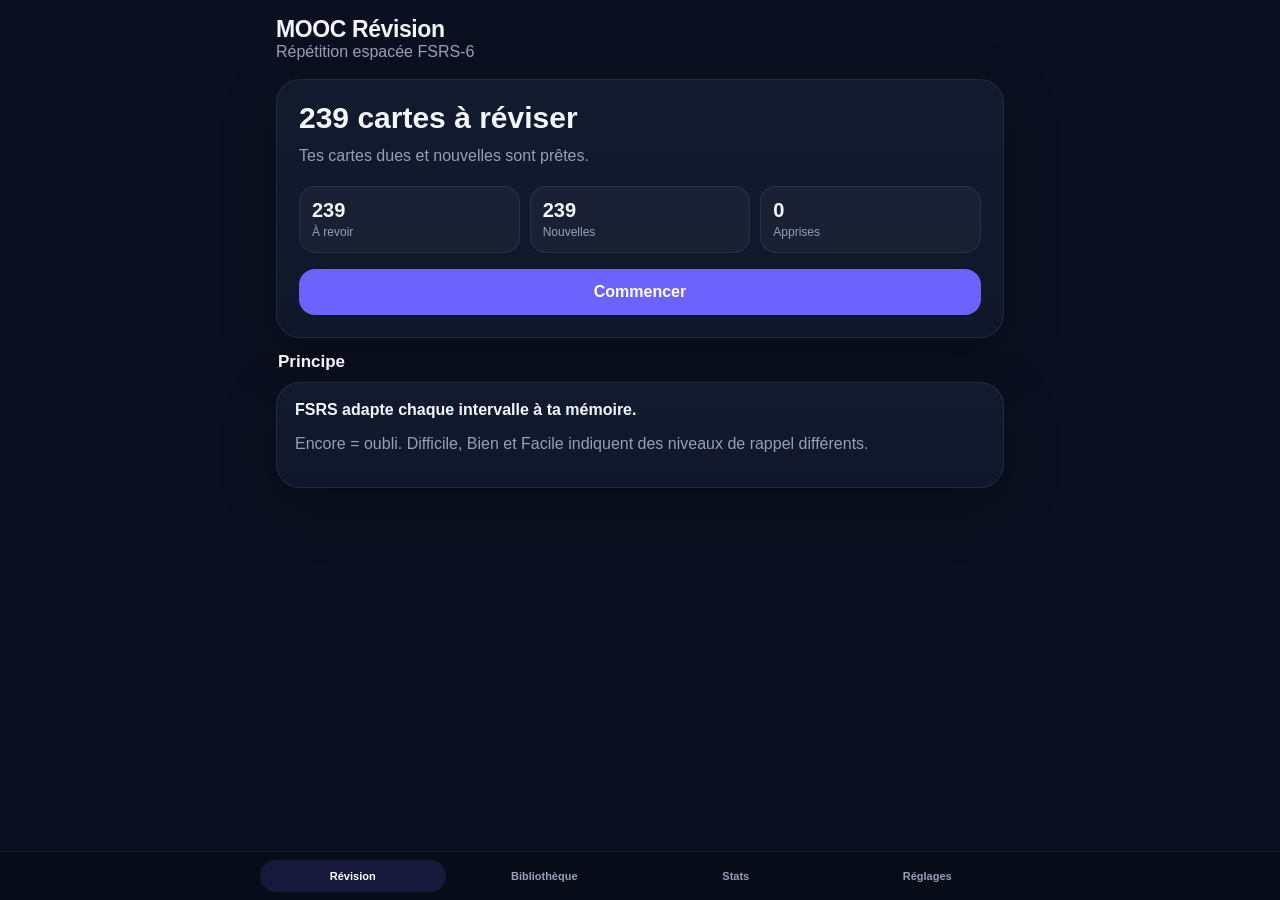
==== index.html @ 1fcc1657 "Load Safari fix v7" ====
<!doctype html>
<html lang="fr">
<head>
  <meta charset="utf-8">
  <meta name="viewport" content="width=device-width,initial-scale=1,viewport-fit=cover">
  <meta name="theme-color" content="#0b1020">
  <meta name="apple-mobile-web-app-capable" content="yes">
  <meta name="apple-mobile-web-app-status-bar-style" content="black-translucent">
  <meta name="apple-mobile-web-app-title" content="MOOC Révision">
  <link rel="manifest" href="./manifest.webmanifest?v=7">
  <link rel="apple-touch-icon" href="./icon-192.png?v=7">
  <link rel="stylesheet" href="./styles.css?v=7">
  <title>MOOC Révision</title>
  <style>
    html,body{min-height:100%;margin:0;background:#0b1020;color:#f5f7ff;font-family:-apple-system,BlinkMacSystemFont,"Segoe UI",sans-serif}
    #boot{padding:28px 20px;max-width:700px;margin:auto}#boot h1{font-size:28px;margin:0 0 8px}#boot p{opacity:.72}
  </style>
</head>
<body>
  <div id="boot"><h1>MOOC Révision</h1><p>Chargement de l’application…</p></div>
  <div id="app"></div>
  <input id="packInput" type="file" accept="application/json,.json" hidden>
  <input id="backupInput" type="file" accept="application/json,.json" hidden>
  <script>
    window.addEventListener('error',function(e){var b=document.getElementById('boot');if(b){b.innerHTML='<h1>MOOC Révision</h1><p>Erreur JavaScript : '+String(e.message||'inconnue')+'</p>';}});
  </script>
  <script src="./app-v2.js?v=7"></script>
  <script>
    var boot=document.getElementById('boot');
    if(document.getElementById('app').children.length && boot) boot.remove();
    setTimeout(function(){var a=document.getElementById('app'),b=document.getElementById('boot');if(b&&a&&a.children.length)b.remove();},1000);
    if('serviceWorker' in navigator){window.addEventListener('load',function(){navigator.serviceWorker.getRegistrations().then(function(rs){return Promise.all(rs.map(function(r){return r.unregister();}));}).catch(function(){});});}
  </script>
</body>
</html>
---- styles.css ----
:root{--bg:#0b1020;--panel:#121a2e;--panel2:#18233c;--text:#f7f8fb;--muted:#95a0b6;--accent:#6c63ff;--accent2:#2f80ed;--danger:#d14343;--hard:#d9811e;--good:#2f9e61;--easy:#3978d7;--border:rgba(255,255,255,.08);--shadow:0 18px 55px rgba(0,0,0,.28)}
*{box-sizing:border-box}html,body{margin:0;background:var(--bg);color:var(--text);font-family:-apple-system,BlinkMacSystemFont,"SF Pro Text",Inter,system-ui,sans-serif}body{min-height:100vh}.shell{max-width:760px;margin:auto;min-height:100vh;padding:calc(16px + env(safe-area-inset-top)) 16px calc(92px + env(safe-area-inset-bottom))}.topbar{display:flex;align-items:center;justify-content:space-between;gap:12px;margin-bottom:18px}.brand{font-weight:800;font-size:23px;letter-spacing:-.4px}.muted{color:var(--muted)}.card,.panel{background:linear-gradient(180deg,var(--panel),#10172a);border:1px solid var(--border);border-radius:24px;box-shadow:var(--shadow)}.panel{padding:18px;margin-bottom:14px}.hero{padding:22px}.hero h1{font-size:30px;line-height:1.08;margin:0 0 10px}.hero p{margin:0;color:var(--muted);line-height:1.45}.stats{display:grid;grid-template-columns:repeat(3,1fr);gap:10px;margin-top:18px}.stat{background:rgba(255,255,255,.035);border:1px solid var(--border);border-radius:16px;padding:12px}.stat b{display:block;font-size:20px}.stat span{font-size:12px;color:var(--muted)}button,.button{appearance:none;border:0;border-radius:16px;padding:14px 16px;font:inherit;font-weight:700;color:#fff;background:var(--accent);cursor:pointer}.secondary{background:var(--panel2);border:1px solid var(--border)}.ghost{background:transparent;border:1px solid var(--border)}.full{width:100%}.row{display:flex;gap:10px;align-items:center}.spread{justify-content:space-between}.section-title{font-size:17px;font-weight:800;margin:6px 2px 10px}.subject-pill{display:inline-block;padding:7px 10px;border-radius:999px;background:rgba(108,99,255,.16);color:#c9c5ff;font-size:12px;font-weight:700}.study-card{padding:22px;min-height:360px;display:flex;flex-direction:column}.study-card h2{font-size:28px;line-height:1.2;margin:auto 0;text-align:center;letter-spacing:-.4px}.answer{margin:auto 0;font-size:20px;line-height:1.45;text-align:center}.explanation{margin-top:14px;padding:12px;border-radius:14px;background:rgba(255,255,255,.04);color:var(--muted);font-size:14px}.grade-grid{display:grid;grid-template-columns:repeat(4,1fr);gap:8px;margin-top:14px}.grade{padding:12px 6px;border-radius:14px;font-size:12px;line-height:1.15}.grade small{display:block;font-size:10px;font-weight:600;opacity:.9;margin-top:5px}.again{background:var(--danger)}.hard{background:var(--hard)}.good{background:var(--good)}.easy{background:var(--easy)}.nav{position:fixed;bottom:0;left:0;right:0;padding:8px 12px calc(8px + env(safe-area-inset-bottom));background:rgba(8,13,25,.92);backdrop-filter:blur(20px);border-top:1px solid var(--border);display:flex;justify-content:center;z-index:20}.nav-inner{width:min(760px,100%);display:grid;grid-template-columns:repeat(4,1fr);gap:6px}.nav button{background:transparent;color:var(--muted);padding:10px 6px;font-size:11px}.nav button.active{color:#fff;background:rgba(108,99,255,.15)}.list{display:flex;flex-direction:column;gap:10px}.list-item{padding:14px;border-radius:16px;background:rgba(255,255,255,.035);border:1px solid var(--border)}.list-item b{display:block}.list-item span{font-size:12px;color:var(--muted)}.empty{text-align:center;padding:35px 14px;color:var(--muted)}input[type="range"]{width:100%}.install-steps{counter-reset:step}.install-step{display:flex;gap:12px;margin:12px 0;color:var(--muted);line-height:1.4}.install-step:before{counter-increment:step;content:counter(step);display:grid;place-items:center;width:28px;height:28px;flex:0 0 28px;border-radius:50%;background:var(--accent);color:white;font-weight:800}.toast{position:fixed;top:calc(14px + env(safe-area-inset-top));left:50%;transform:translateX(-50%);background:#fff;color:#111;padding:11px 16px;border-radius:999px;font-weight:700;z-index:50;box-shadow:var(--shadow)}@media(max-width:520px){.stats{grid-template-columns:repeat(3,1fr)}.stat{padding:10px}.grade-grid{gap:6px}.grade{padding:11px 3px}.study-card h2{font-size:25px}}
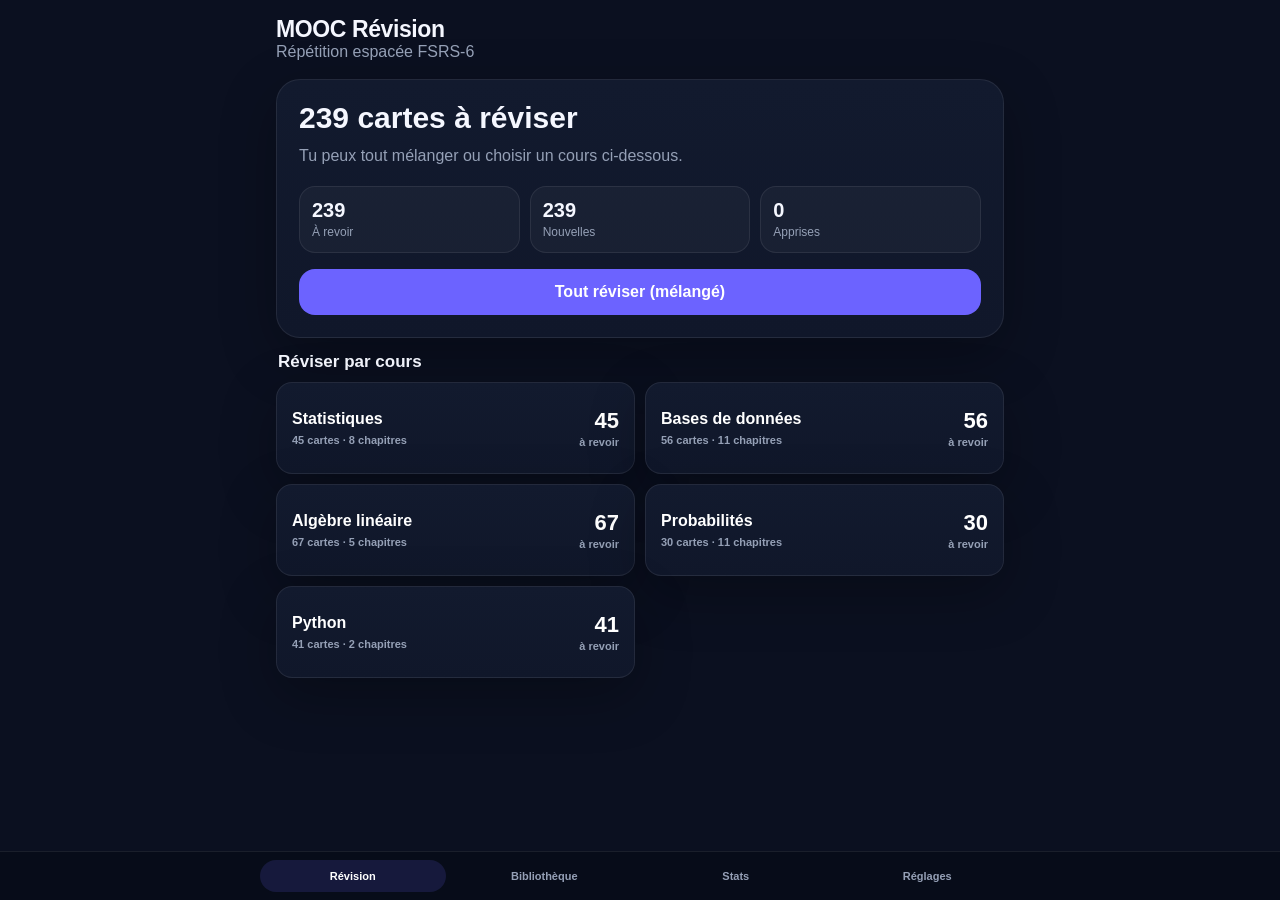
==== commit eb83ccc6: "Organize revision cards into course pages" ====
--- a/index.html
+++ b/index.html
@@ -7,9 +7,9 @@
   <meta name="apple-mobile-web-app-capable" content="yes">
   <meta name="apple-mobile-web-app-status-bar-style" content="black-translucent">
   <meta name="apple-mobile-web-app-title" content="MOOC Révision">
-  <link rel="manifest" href="./manifest.webmanifest?v=7">
-  <link rel="apple-touch-icon" href="./icon-192.png?v=7">
-  <link rel="stylesheet" href="./styles.css?v=7">
+  <link rel="manifest" href="./manifest.webmanifest?v=8">
+  <link rel="apple-touch-icon" href="./icon-192.png?v=8">
+  <link rel="stylesheet" href="./styles.css?v=8">
   <title>MOOC Révision</title>
   <style>
     html,body{min-height:100%;margin:0;background:#0b1020;color:#f5f7ff;font-family:-apple-system,BlinkMacSystemFont,"Segoe UI",sans-serif}
@@ -24,7 +24,7 @@
   <script>
     window.addEventListener('error',function(e){var b=document.getElementById('boot');if(b){b.innerHTML='<h1>MOOC Révision</h1><p>Erreur JavaScript : '+String(e.message||'inconnue')+'</p>';}});
   </script>
-  <script src="./app-v2.js?v=7"></script>
+  <script src="./app-v2.js?v=8"></script>
   <script>
     var boot=document.getElementById('boot');
     if(document.getElementById('app').children.length && boot) boot.remove();
--- a/styles.css
+++ b/styles.css
@@ -1,2 +1,10 @@
 :root{--bg:#0b1020;--panel:#121a2e;--panel2:#18233c;--text:#f7f8fb;--muted:#95a0b6;--accent:#6c63ff;--accent2:#2f80ed;--danger:#d14343;--hard:#d9811e;--good:#2f9e61;--easy:#3978d7;--border:rgba(255,255,255,.08);--shadow:0 18px 55px rgba(0,0,0,.28)}
 *{box-sizing:border-box}html,body{margin:0;background:var(--bg);color:var(--text);font-family:-apple-system,BlinkMacSystemFont,"SF Pro Text",Inter,system-ui,sans-serif}body{min-height:100vh}.shell{max-width:760px;margin:auto;min-height:100vh;padding:calc(16px + env(safe-area-inset-top)) 16px calc(92px + env(safe-area-inset-bottom))}.topbar{display:flex;align-items:center;justify-content:space-between;gap:12px;margin-bottom:18px}.brand{font-weight:800;font-size:23px;letter-spacing:-.4px}.muted{color:var(--muted)}.card,.panel{background:linear-gradient(180deg,var(--panel),#10172a);border:1px solid var(--border);border-radius:24px;box-shadow:var(--shadow)}.panel{padding:18px;margin-bottom:14px}.hero{padding:22px}.hero h1{font-size:30px;line-height:1.08;margin:0 0 10px}.hero p{margin:0;color:var(--muted);line-height:1.45}.stats{display:grid;grid-template-columns:repeat(3,1fr);gap:10px;margin-top:18px}.stat{background:rgba(255,255,255,.035);border:1px solid var(--border);border-radius:16px;padding:12px}.stat b{display:block;font-size:20px}.stat span{font-size:12px;color:var(--muted)}button,.button{appearance:none;border:0;border-radius:16px;padding:14px 16px;font:inherit;font-weight:700;color:#fff;background:var(--accent);cursor:pointer}.secondary{background:var(--panel2);border:1px solid var(--border)}.ghost{background:transparent;border:1px solid var(--border)}.full{width:100%}.row{display:flex;gap:10px;align-items:center}.spread{justify-content:space-between}.section-title{font-size:17px;font-weight:800;margin:6px 2px 10px}.subject-pill{display:inline-block;padding:7px 10px;border-radius:999px;background:rgba(108,99,255,.16);color:#c9c5ff;font-size:12px;font-weight:700}.study-card{padding:22px;min-height:360px;display:flex;flex-direction:column}.study-card h2{font-size:28px;line-height:1.2;margin:auto 0;text-align:center;letter-spacing:-.4px}.answer{margin:auto 0;font-size:20px;line-height:1.45;text-align:center}.explanation{margin-top:14px;padding:12px;border-radius:14px;background:rgba(255,255,255,.04);color:var(--muted);font-size:14px}.grade-grid{display:grid;grid-template-columns:repeat(4,1fr);gap:8px;margin-top:14px}.grade{padding:12px 6px;border-radius:14px;font-size:12px;line-height:1.15}.grade small{display:block;font-size:10px;font-weight:600;opacity:.9;margin-top:5px}.again{background:var(--danger)}.hard{background:var(--hard)}.good{background:var(--good)}.easy{background:var(--easy)}.nav{position:fixed;bottom:0;left:0;right:0;padding:8px 12px calc(8px + env(safe-area-inset-bottom));background:rgba(8,13,25,.92);backdrop-filter:blur(20px);border-top:1px solid var(--border);display:flex;justify-content:center;z-index:20}.nav-inner{width:min(760px,100%);display:grid;grid-template-columns:repeat(4,1fr);gap:6px}.nav button{background:transparent;color:var(--muted);padding:10px 6px;font-size:11px}.nav button.active{color:#fff;background:rgba(108,99,255,.15)}.list{display:flex;flex-direction:column;gap:10px}.list-item{padding:14px;border-radius:16px;background:rgba(255,255,255,.035);border:1px solid var(--border)}.list-item b{display:block}.list-item span{font-size:12px;color:var(--muted)}.empty{text-align:center;padding:35px 14px;color:var(--muted)}input[type="range"]{width:100%}.install-steps{counter-reset:step}.install-step{display:flex;gap:12px;margin:12px 0;color:var(--muted);line-height:1.4}.install-step:before{counter-increment:step;content:counter(step);display:grid;place-items:center;width:28px;height:28px;flex:0 0 28px;border-radius:50%;background:var(--accent);color:white;font-weight:800}.toast{position:fixed;top:calc(14px + env(safe-area-inset-top));left:50%;transform:translateX(-50%);background:#fff;color:#111;padding:11px 16px;border-radius:999px;font-weight:700;z-index:50;box-shadow:var(--shadow)}@media(max-width:520px){.stats{grid-template-columns:repeat(3,1fr)}.stat{padding:10px}.grade-grid{gap:6px}.grade{padding:11px 3px}.study-card h2{font-size:25px}}
+
+.course-grid{display:grid;grid-template-columns:repeat(2,minmax(0,1fr));gap:10px;margin-bottom:18px}
+.course-card{width:100%;min-height:92px;padding:15px;text-align:left;background:linear-gradient(180deg,var(--panel),#10172a);border:1px solid var(--border);box-shadow:var(--shadow);display:flex;align-items:center;justify-content:space-between;gap:12px}
+.course-card .course-main{min-width:0}.course-card .course-main b{display:block;font-size:16px;line-height:1.2}.course-card small{display:block;color:var(--muted);font-size:11px;margin-top:6px;font-weight:600}
+.course-side{flex:0 0 auto;min-width:52px;text-align:right}.course-side b{display:block;font-size:22px}.course-side small{margin-top:2px}
+.back-link{width:auto;padding:8px 2px;margin:-4px 0 12px;background:transparent;color:var(--muted);text-align:left}
+.course-hero h1{font-size:27px}.chapter-list{margin-bottom:8px}.chapter-item{display:flex;align-items:center;justify-content:space-between;gap:10px}.chapter-item b{margin:0}.chapter-item span{white-space:nowrap}
+@media(max-width:520px){.course-grid{grid-template-columns:1fr}.course-card{min-height:82px}}
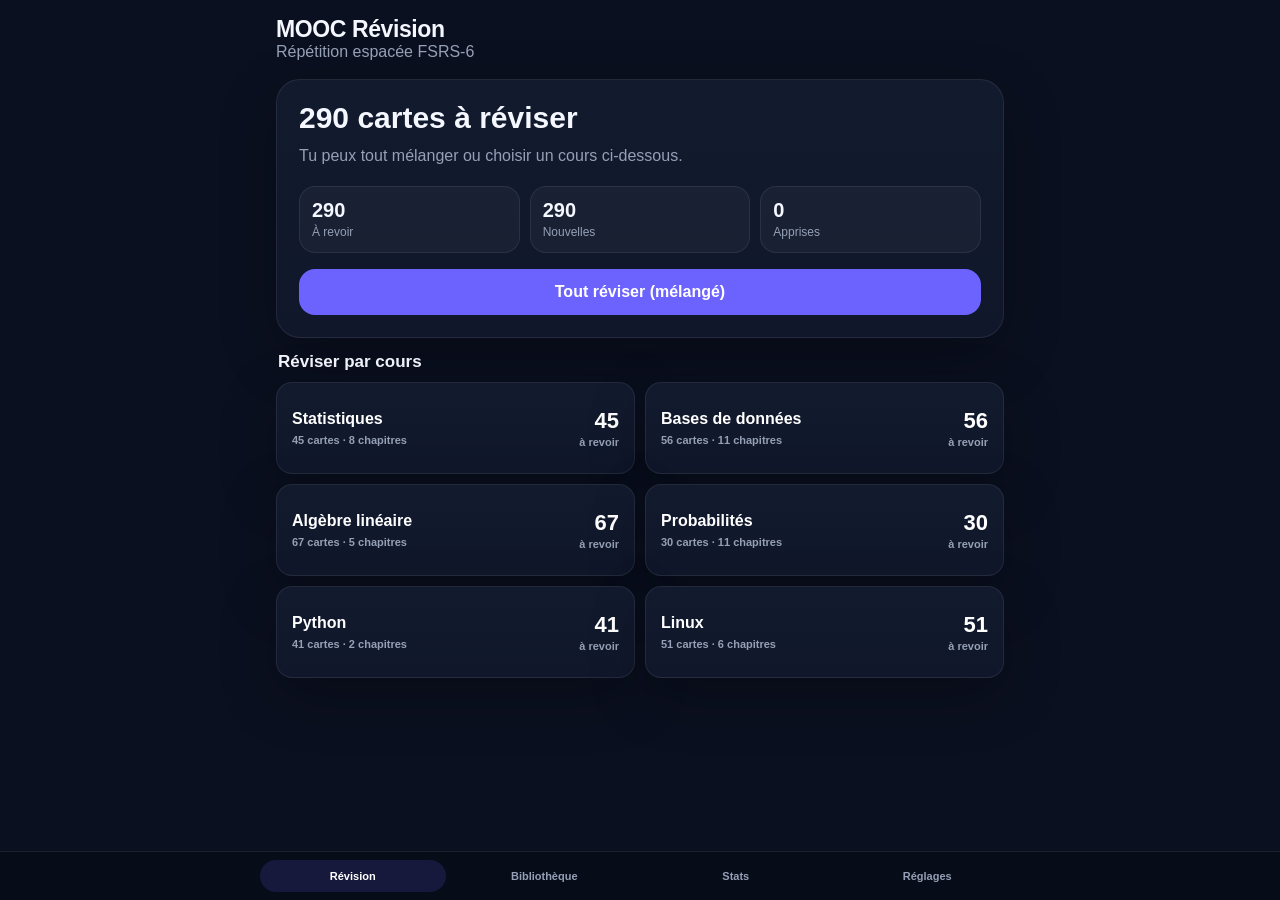
==== commit b2b1f1ad: "Bump revision app asset version" ====
--- a/index.html
+++ b/index.html
@@ -7,9 +7,9 @@
   <meta name="apple-mobile-web-app-capable" content="yes">
   <meta name="apple-mobile-web-app-status-bar-style" content="black-translucent">
   <meta name="apple-mobile-web-app-title" content="MOOC Révision">
-  <link rel="manifest" href="./manifest.webmanifest?v=8">
-  <link rel="apple-touch-icon" href="./icon-192.png?v=8">
-  <link rel="stylesheet" href="./styles.css?v=8">
+  <link rel="manifest" href="./manifest.webmanifest?v=9">
+  <link rel="apple-touch-icon" href="./icon-192.png?v=9">
+  <link rel="stylesheet" href="./styles.css?v=9">
   <title>MOOC Révision</title>
   <style>
     html,body{min-height:100%;margin:0;background:#0b1020;color:#f5f7ff;font-family:-apple-system,BlinkMacSystemFont,"Segoe UI",sans-serif}
@@ -24,7 +24,7 @@
   <script>
     window.addEventListener('error',function(e){var b=document.getElementById('boot');if(b){b.innerHTML='<h1>MOOC Révision</h1><p>Erreur JavaScript : '+String(e.message||'inconnue')+'</p>';}});
   </script>
-  <script src="./app-v2.js?v=8"></script>
+  <script src="./app-v2.js?v=9"></script>
   <script>
     var boot=document.getElementById('boot');
     if(document.getElementById('app').children.length && boot) boot.remove();
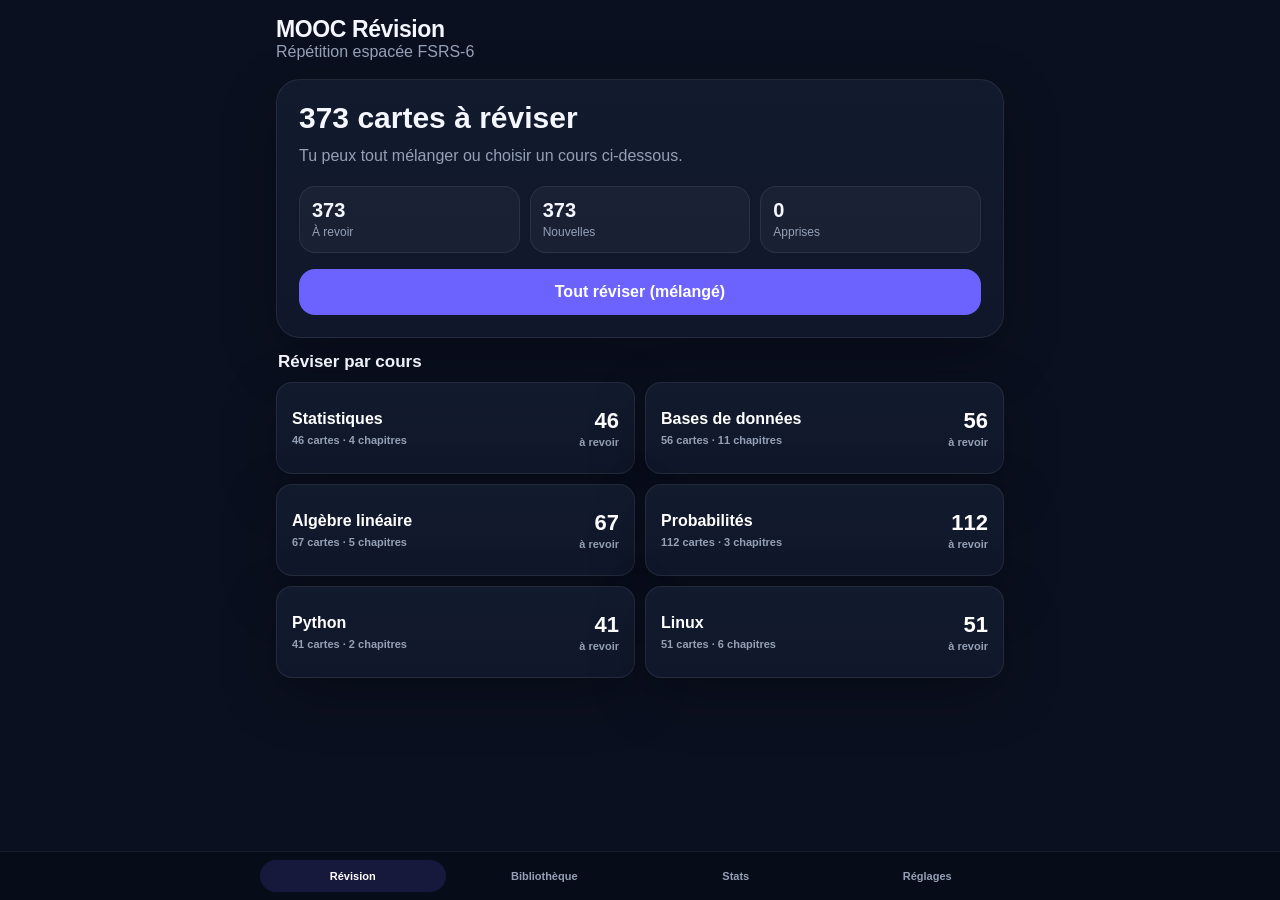
==== commit 0667cad3: "Passe les ressources du site en v10" ====
--- a/index.html
+++ b/index.html
@@ -7,9 +7,9 @@
   <meta name="apple-mobile-web-app-capable" content="yes">
   <meta name="apple-mobile-web-app-status-bar-style" content="black-translucent">
   <meta name="apple-mobile-web-app-title" content="MOOC Révision">
-  <link rel="manifest" href="./manifest.webmanifest?v=9">
-  <link rel="apple-touch-icon" href="./icon-192.png?v=9">
-  <link rel="stylesheet" href="./styles.css?v=9">
+  <link rel="manifest" href="./manifest.webmanifest?v=10">
+  <link rel="apple-touch-icon" href="./icon-192.png?v=10">
+  <link rel="stylesheet" href="./styles.css?v=10">
   <title>MOOC Révision</title>
   <style>
     html,body{min-height:100%;margin:0;background:#0b1020;color:#f5f7ff;font-family:-apple-system,BlinkMacSystemFont,"Segoe UI",sans-serif}
@@ -24,7 +24,7 @@
   <script>
     window.addEventListener('error',function(e){var b=document.getElementById('boot');if(b){b.innerHTML='<h1>MOOC Révision</h1><p>Erreur JavaScript : '+String(e.message||'inconnue')+'</p>';}});
   </script>
-  <script src="./app-v2.js?v=9"></script>
+  <script src="./app-v2.js?v=10"></script>
   <script>
     var boot=document.getElementById('boot');
     if(document.getElementById('app').children.length && boot) boot.remove();
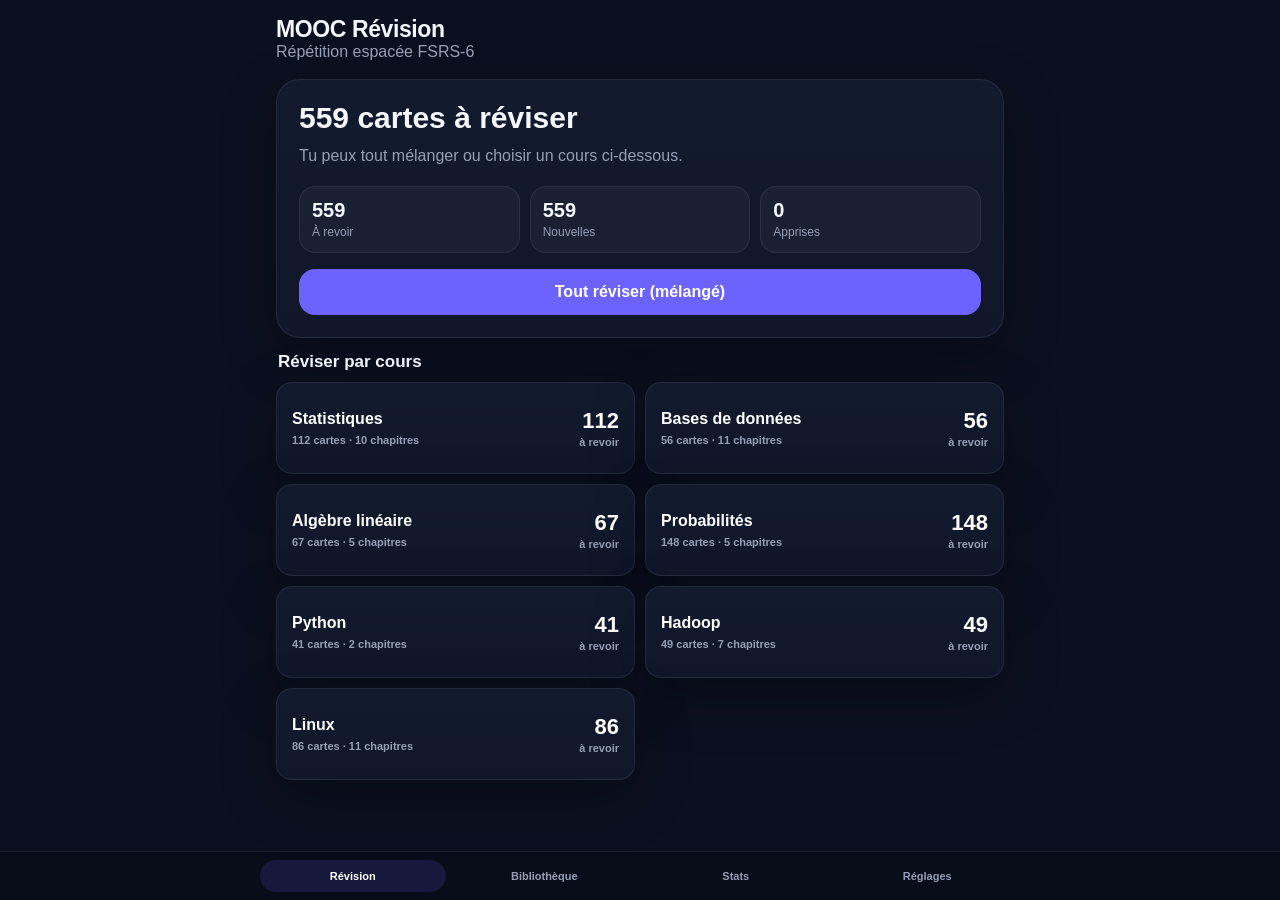
==== commit e9e6392b: "Actualise la version de l application" ====
--- a/index.html
+++ b/index.html
@@ -24,7 +24,7 @@
   <script>
     window.addEventListener('error',function(e){var b=document.getElementById('boot');if(b){b.innerHTML='<h1>MOOC Révision</h1><p>Erreur JavaScript : '+String(e.message||'inconnue')+'</p>';}});
   </script>
-  <script src="./app-v2.js?v=10"></script>
+  <script src="./app-v2.js?v=11"></script>
   <script>
     var boot=document.getElementById('boot');
     if(document.getElementById('app').children.length && boot) boot.remove();
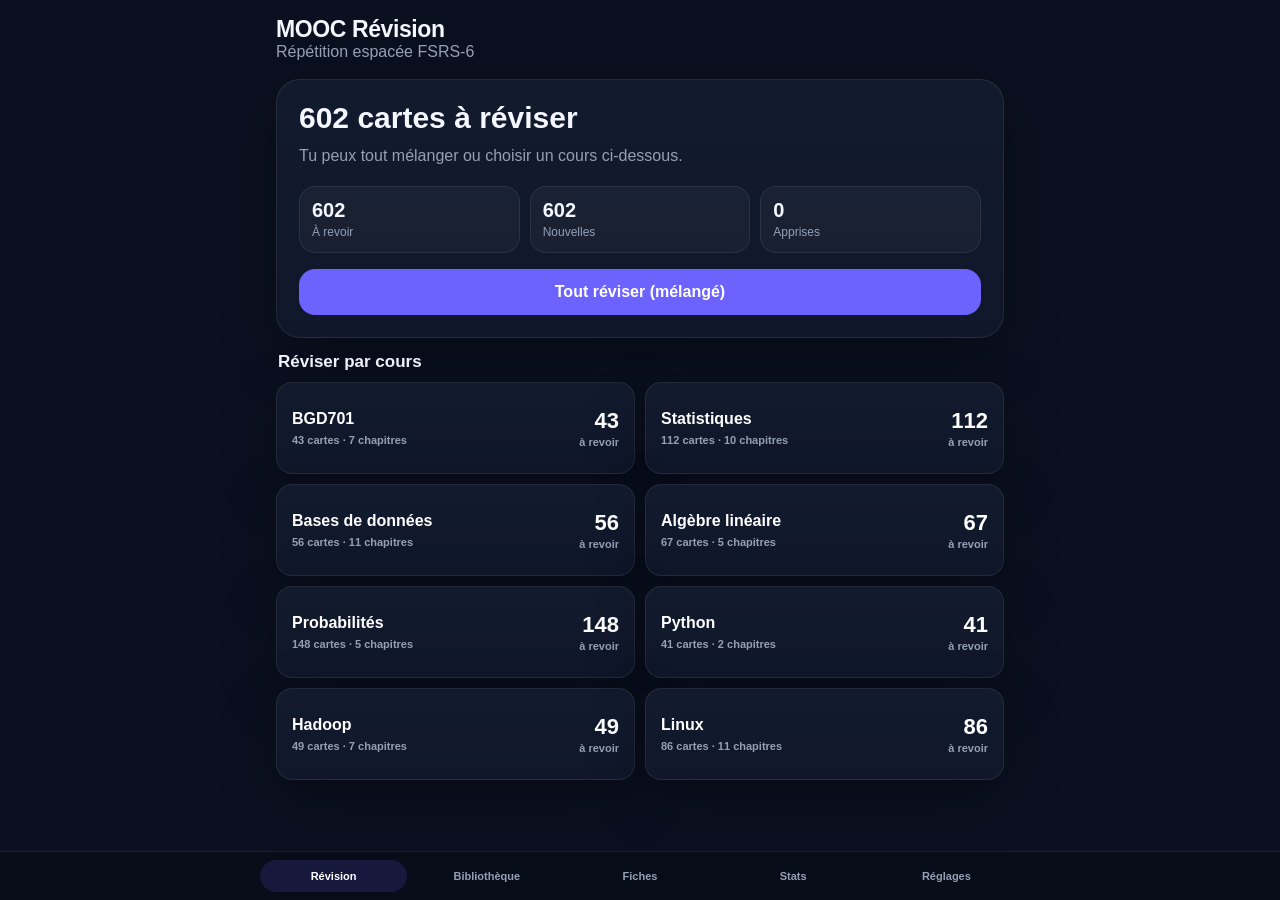
==== commit 4e9ad1cb: "Force le chargement de la nouvelle version" ====
--- a/index.html
+++ b/index.html
@@ -9,7 +9,7 @@
   <meta name="apple-mobile-web-app-title" content="MOOC Révision">
   <link rel="manifest" href="./manifest.webmanifest?v=10">
   <link rel="apple-touch-icon" href="./icon-192.png?v=10">
-  <link rel="stylesheet" href="./styles.css?v=10">
+  <link rel="stylesheet" href="./styles.css?v=12">
   <title>MOOC Révision</title>
   <style>
     html,body{min-height:100%;margin:0;background:#0b1020;color:#f5f7ff;font-family:-apple-system,BlinkMacSystemFont,"Segoe UI",sans-serif}
@@ -24,7 +24,7 @@
   <script>
     window.addEventListener('error',function(e){var b=document.getElementById('boot');if(b){b.innerHTML='<h1>MOOC Révision</h1><p>Erreur JavaScript : '+String(e.message||'inconnue')+'</p>';}});
   </script>
-  <script src="./app-v2.js?v=11"></script>
+  <script src="./app-v2.js?v=12"></script>
   <script>
     var boot=document.getElementById('boot');
     if(document.getElementById('app').children.length && boot) boot.remove();
--- a/styles.css
+++ b/styles.css
@@ -1,5 +1,5 @@
 :root{--bg:#0b1020;--panel:#121a2e;--panel2:#18233c;--text:#f7f8fb;--muted:#95a0b6;--accent:#6c63ff;--accent2:#2f80ed;--danger:#d14343;--hard:#d9811e;--good:#2f9e61;--easy:#3978d7;--border:rgba(255,255,255,.08);--shadow:0 18px 55px rgba(0,0,0,.28)}
-*{box-sizing:border-box}html,body{margin:0;background:var(--bg);color:var(--text);font-family:-apple-system,BlinkMacSystemFont,"SF Pro Text",Inter,system-ui,sans-serif}body{min-height:100vh}.shell{max-width:760px;margin:auto;min-height:100vh;padding:calc(16px + env(safe-area-inset-top)) 16px calc(92px + env(safe-area-inset-bottom))}.topbar{display:flex;align-items:center;justify-content:space-between;gap:12px;margin-bottom:18px}.brand{font-weight:800;font-size:23px;letter-spacing:-.4px}.muted{color:var(--muted)}.card,.panel{background:linear-gradient(180deg,var(--panel),#10172a);border:1px solid var(--border);border-radius:24px;box-shadow:var(--shadow)}.panel{padding:18px;margin-bottom:14px}.hero{padding:22px}.hero h1{font-size:30px;line-height:1.08;margin:0 0 10px}.hero p{margin:0;color:var(--muted);line-height:1.45}.stats{display:grid;grid-template-columns:repeat(3,1fr);gap:10px;margin-top:18px}.stat{background:rgba(255,255,255,.035);border:1px solid var(--border);border-radius:16px;padding:12px}.stat b{display:block;font-size:20px}.stat span{font-size:12px;color:var(--muted)}button,.button{appearance:none;border:0;border-radius:16px;padding:14px 16px;font:inherit;font-weight:700;color:#fff;background:var(--accent);cursor:pointer}.secondary{background:var(--panel2);border:1px solid var(--border)}.ghost{background:transparent;border:1px solid var(--border)}.full{width:100%}.row{display:flex;gap:10px;align-items:center}.spread{justify-content:space-between}.section-title{font-size:17px;font-weight:800;margin:6px 2px 10px}.subject-pill{display:inline-block;padding:7px 10px;border-radius:999px;background:rgba(108,99,255,.16);color:#c9c5ff;font-size:12px;font-weight:700}.study-card{padding:22px;min-height:360px;display:flex;flex-direction:column}.study-card h2{font-size:28px;line-height:1.2;margin:auto 0;text-align:center;letter-spacing:-.4px}.answer{margin:auto 0;font-size:20px;line-height:1.45;text-align:center}.explanation{margin-top:14px;padding:12px;border-radius:14px;background:rgba(255,255,255,.04);color:var(--muted);font-size:14px}.grade-grid{display:grid;grid-template-columns:repeat(4,1fr);gap:8px;margin-top:14px}.grade{padding:12px 6px;border-radius:14px;font-size:12px;line-height:1.15}.grade small{display:block;font-size:10px;font-weight:600;opacity:.9;margin-top:5px}.again{background:var(--danger)}.hard{background:var(--hard)}.good{background:var(--good)}.easy{background:var(--easy)}.nav{position:fixed;bottom:0;left:0;right:0;padding:8px 12px calc(8px + env(safe-area-inset-bottom));background:rgba(8,13,25,.92);backdrop-filter:blur(20px);border-top:1px solid var(--border);display:flex;justify-content:center;z-index:20}.nav-inner{width:min(760px,100%);display:grid;grid-template-columns:repeat(4,1fr);gap:6px}.nav button{background:transparent;color:var(--muted);padding:10px 6px;font-size:11px}.nav button.active{color:#fff;background:rgba(108,99,255,.15)}.list{display:flex;flex-direction:column;gap:10px}.list-item{padding:14px;border-radius:16px;background:rgba(255,255,255,.035);border:1px solid var(--border)}.list-item b{display:block}.list-item span{font-size:12px;color:var(--muted)}.empty{text-align:center;padding:35px 14px;color:var(--muted)}input[type="range"]{width:100%}.install-steps{counter-reset:step}.install-step{display:flex;gap:12px;margin:12px 0;color:var(--muted);line-height:1.4}.install-step:before{counter-increment:step;content:counter(step);display:grid;place-items:center;width:28px;height:28px;flex:0 0 28px;border-radius:50%;background:var(--accent);color:white;font-weight:800}.toast{position:fixed;top:calc(14px + env(safe-area-inset-top));left:50%;transform:translateX(-50%);background:#fff;color:#111;padding:11px 16px;border-radius:999px;font-weight:700;z-index:50;box-shadow:var(--shadow)}@media(max-width:520px){.stats{grid-template-columns:repeat(3,1fr)}.stat{padding:10px}.grade-grid{gap:6px}.grade{padding:11px 3px}.study-card h2{font-size:25px}}
+*{box-sizing:border-box}html,body{margin:0;background:var(--bg);color:var(--text);font-family:-apple-system,BlinkMacSystemFont,"SF Pro Text",Inter,system-ui,sans-serif}body{min-height:100vh}.shell{max-width:760px;margin:auto;min-height:100vh;padding:calc(16px + env(safe-area-inset-top)) 16px calc(92px + env(safe-area-inset-bottom))}.topbar{display:flex;align-items:center;justify-content:space-between;gap:12px;margin-bottom:18px}.brand{font-weight:800;font-size:23px;letter-spacing:-.4px}.muted{color:var(--muted)}.card,.panel{background:linear-gradient(180deg,var(--panel),#10172a);border:1px solid var(--border);border-radius:24px;box-shadow:var(--shadow)}.panel{padding:18px;margin-bottom:14px}.hero{padding:22px}.hero h1{font-size:30px;line-height:1.08;margin:0 0 10px}.hero p{margin:0;color:var(--muted);line-height:1.45}.stats{display:grid;grid-template-columns:repeat(3,1fr);gap:10px;margin-top:18px}.stat{background:rgba(255,255,255,.035);border:1px solid var(--border);border-radius:16px;padding:12px}.stat b{display:block;font-size:20px}.stat span{font-size:12px;color:var(--muted)}button,.button{appearance:none;border:0;border-radius:16px;padding:14px 16px;font:inherit;font-weight:700;color:#fff;background:var(--accent);cursor:pointer}.secondary{background:var(--panel2);border:1px solid var(--border)}.ghost{background:transparent;border:1px solid var(--border)}.full{width:100%}.row{display:flex;gap:10px;align-items:center}.spread{justify-content:space-between}.section-title{font-size:17px;font-weight:800;margin:6px 2px 10px}.subject-pill{display:inline-block;padding:7px 10px;border-radius:999px;background:rgba(108,99,255,.16);color:#c9c5ff;font-size:12px;font-weight:700}.study-card{padding:22px;min-height:360px;display:flex;flex-direction:column}.study-card h2{font-size:28px;line-height:1.2;margin:auto 0;text-align:center;letter-spacing:-.4px}.answer{margin:auto 0;font-size:20px;line-height:1.45;text-align:center}.explanation{margin-top:14px;padding:12px;border-radius:14px;background:rgba(255,255,255,.04);color:var(--muted);font-size:14px}.grade-grid{display:grid;grid-template-columns:repeat(4,1fr);gap:8px;margin-top:14px}.grade{padding:12px 6px;border-radius:14px;font-size:12px;line-height:1.15}.grade small{display:block;font-size:10px;font-weight:600;opacity:.9;margin-top:5px}.again{background:var(--danger)}.hard{background:var(--hard)}.good{background:var(--good)}.easy{background:var(--easy)}.nav{position:fixed;bottom:0;left:0;right:0;padding:8px 12px calc(8px + env(safe-area-inset-bottom));background:rgba(8,13,25,.92);backdrop-filter:blur(20px);border-top:1px solid var(--border);display:flex;justify-content:center;z-index:20}.nav-inner{width:min(760px,100%);display:grid;grid-template-columns:repeat(5,1fr);gap:6px}.nav button{background:transparent;color:var(--muted);padding:10px 6px;font-size:11px}.nav button.active{color:#fff;background:rgba(108,99,255,.15)}.list{display:flex;flex-direction:column;gap:10px}.list-item{padding:14px;border-radius:16px;background:rgba(255,255,255,.035);border:1px solid var(--border)}.list-item b{display:block}.list-item span{font-size:12px;color:var(--muted)}.empty{text-align:center;padding:35px 14px;color:var(--muted)}input[type="range"]{width:100%}.install-steps{counter-reset:step}.install-step{display:flex;gap:12px;margin:12px 0;color:var(--muted);line-height:1.4}.install-step:before{counter-increment:step;content:counter(step);display:grid;place-items:center;width:28px;height:28px;flex:0 0 28px;border-radius:50%;background:var(--accent);color:white;font-weight:800}.toast{position:fixed;top:calc(14px + env(safe-area-inset-top));left:50%;transform:translateX(-50%);background:#fff;color:#111;padding:11px 16px;border-radius:999px;font-weight:700;z-index:50;box-shadow:var(--shadow)}@media(max-width:520px){.stats{grid-template-columns:repeat(3,1fr)}.stat{padding:10px}.grade-grid{gap:6px}.grade{padding:11px 3px}.study-card h2{font-size:25px}}
 
 .course-grid{display:grid;grid-template-columns:repeat(2,minmax(0,1fr));gap:10px;margin-bottom:18px}
 .course-card{width:100%;min-height:92px;padding:15px;text-align:left;background:linear-gradient(180deg,var(--panel),#10172a);border:1px solid var(--border);box-shadow:var(--shadow);display:flex;align-items:center;justify-content:space-between;gap:12px}
@@ -8,3 +8,13 @@
 .back-link{width:auto;padding:8px 2px;margin:-4px 0 12px;background:transparent;color:var(--muted);text-align:left}
 .course-hero h1{font-size:27px}.chapter-list{margin-bottom:8px}.chapter-item{display:flex;align-items:center;justify-content:space-between;gap:10px}.chapter-item b{margin:0}.chapter-item span{white-space:nowrap}
 @media(max-width:520px){.course-grid{grid-template-columns:1fr}.course-card{min-height:82px}}
+
+.sheet-intro p{margin:8px 0 0;line-height:1.45}
+.sheet-grid{display:grid;gap:12px}
+.revision-sheet{margin:0}
+.revision-sheet h2{font-size:18px;margin:0 0 12px}
+.revision-sheet ul,.revision-sheet ol{margin:0;padding-left:20px;color:#dce1ec;line-height:1.55}
+.revision-sheet li+li{margin-top:7px}
+.revision-sheet code{background:rgba(255,255,255,.06);padding:2px 5px;border-radius:7px;color:#d8d5ff}
+.flow,.formula{padding:12px 14px;margin:0 0 12px;border-radius:14px;background:rgba(108,99,255,.12);border:1px solid rgba(108,99,255,.22);font-weight:800;text-align:center}
+@media(max-width:520px){.nav button{font-size:10px;padding:10px 3px}}
